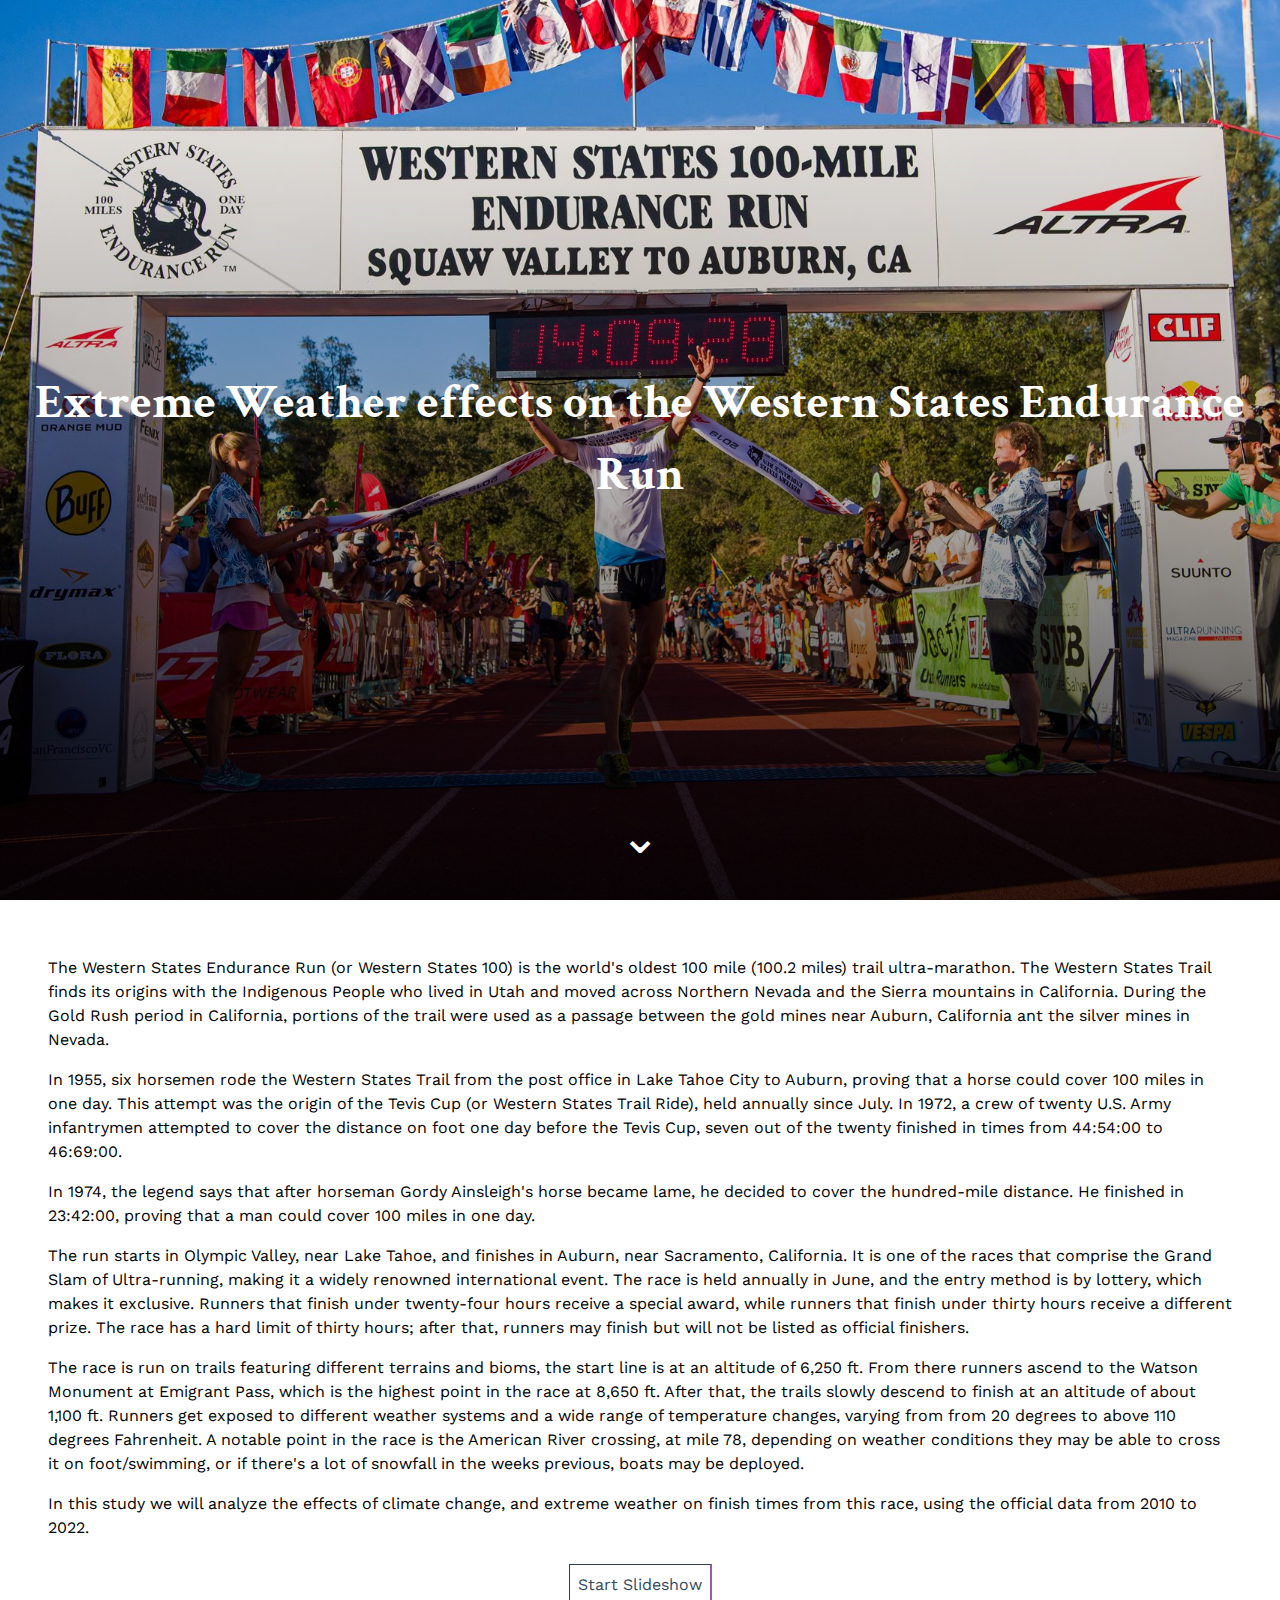
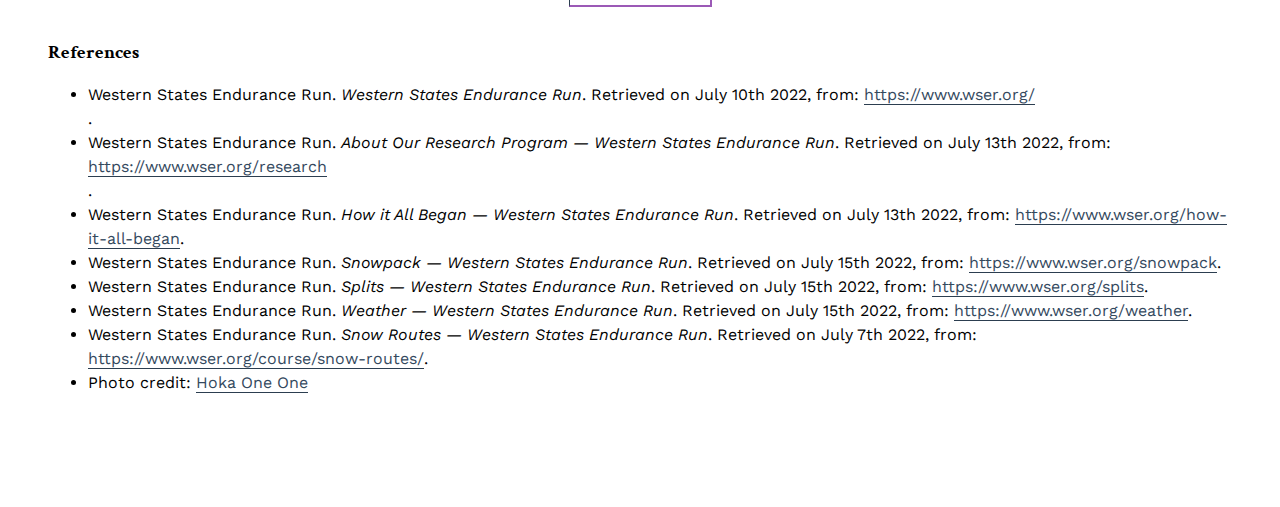
==== index.html @ c5425723 "Release" ====
<!DOCTYPE html>
<html lang="en-US">
  <head>
    <meta charset="utf-8">
    <title>Extreme Weather effects on the Western States Endurance Run</title>
    <link rel="stylesheet" href="css/main.css"></link>
    <link href="https://fonts.googleapis.com/css?family=Crimson+Text|Work+Sans:400,700" rel="stylesheet">

    <link rel="apple-touch-icon" sizes="180x180" href="/apple-touch-icon.png">
    <link rel="icon" type="image/png" sizes="32x32" href="/favicon-32x32.png">
    <link rel="icon" type="image/png" sizes="16x16" href="/favicon-16x16.png">
    <link rel="manifest" href="/site.webmanifest">
  </head>
  <body>
    <div class="splash">
      <div class="bg">
        <h1>Extreme Weather effects on the Western States Endurance Run</h1>

        <div class="start-button">
          <a href="#intro">⌄</a>
        </div>
      </div>
    </div>

    <div class="intro" id="intro">
      <p>
      The Western States Endurance Run (or Western States 100) is the world's oldest 100 mile (100.2 miles) trail ultra-marathon. The Western States Trail finds its origins with the Indigenous People who lived in Utah and moved across Northern Nevada and the Sierra mountains in California. During the Gold Rush period in California, portions of the trail were used as a passage between the gold mines near Auburn, California ant the silver mines in Nevada.
      </p>

      <p>
      In 1955, six horsemen rode the Western States Trail from the post office in Lake Tahoe City to Auburn, proving that a horse could cover 100 miles in one day. This attempt was the origin of the Tevis Cup (or Western States Trail Ride), held annually since July. In 1972, a crew of twenty U.S. Army infantrymen attempted to cover the distance on foot one day before the Tevis Cup, seven out of the twenty finished in times from 44:54:00 to 46:69:00.
      </p>

      <p>
      In 1974, the legend says that after horseman Gordy Ainsleigh's horse became lame, he decided to cover the hundred-mile distance. He finished in 23:42:00, proving that a man could cover 100 miles in one day.
      </p>

      <p>
      The run starts in Olympic Valley, near Lake Tahoe, and finishes in Auburn, near Sacramento, California. It is one of the races that comprise the Grand Slam of Ultra-running, making it a widely renowned international event. The race is held annually in June, and the entry method is by lottery, which makes it exclusive. Runners that finish under twenty-four hours receive a special award, while runners that finish under thirty hours receive a different prize. The race has a hard limit of thirty hours; after that, runners may finish but will not be listed as official finishers.
      </p>

      <p>
      The race is run on trails featuring different terrains and bioms, the start line is at an altitude of 6,250 ft. From there runners ascend to the Watson Monument at Emigrant Pass, which is the highest point in the race at 8,650 ft. After that, the trails slowly descend to finish at an altitude of about 1,100 ft. Runners get exposed to different weather systems and a wide range of temperature changes, varying from from 20 degrees to above 110 degrees Fahrenheit. A notable point in the race is the American River crossing, at mile 78, depending on weather conditions they may be able to cross it on foot/swimming, or if there's a lot of snowfall in the weeks previous, boats may be deployed.
      </p>

      <p>
      In this study we will analyze the effects of climate change, and extreme weather on finish times from this race, using the official data from 2010 to 2022.
      </p>

      <p>
      <center><a class="start-slideshow" href="slideshow.html">Start Slideshow</a></center>
      </p>

      <p>
      <h3>References</h3>
      <ul id="references">
        <li>Western States Endurance Run. <i>Western States Endurance Run</i>. Retrieved on July 10th 2022, from: <a href="https://www.wser.org/">https://www.wser.org/</a></li>.
        <li>Western States Endurance Run. <i>About Our Research Program — Western States Endurance Run</i>. Retrieved on July 13th 2022, from: <a href="https://www.wser.org/research">https://www.wser.org/research</a></li>.
        <li>Western States Endurance Run. <i>How it All Began — Western States Endurance Run</i>. Retrieved on July 13th 2022, from: <a href="https://www.wser.org/how-it-all-began">https://www.wser.org/how-it-all-began</a>.</li>
        <li>Western States Endurance Run. <i>Snowpack — Western States Endurance Run</i>. Retrieved on July 15th 2022, from: <a href="https://www.wser.org/snowpack">https://www.wser.org/snowpack</a>.</li>
        <li>Western States Endurance Run. <i>Splits — Western States Endurance Run</i>. Retrieved on July 15th 2022, from: <a href="https://www.wser.org/splits">https://www.wser.org/splits</a>.</li>
        <li>Western States Endurance Run. <i>Weather — Western States Endurance Run</i>. Retrieved on July 15th 2022, from: <a href="https://www.wser.org/weather">https://www.wser.org/weather</a>.</li>
        <li>Western States Endurance Run. <i>Snow Routes — Western States Endurance Run</i>. Retrieved on July 7th 2022, from: <a href="https://www.wser.org/course/snow-routes/">https://www.wser.org/course/snow-routes/</a>.</li>
        <li>Photo credit: <a href="https://www.hokaoneone.com">Hoka One One</a></li>
      </ul>
      </p>
    </div>
  </body>
</html>
---- css/main.css ----
*,
*::before,
*::after {
  box-sizing: border-box;
}

body,
h1,
h2,
h3,
h4,
p,
figure,
blockquote,
dl,
dd {
  margin: 0;
}

ul[role='list'],
ol[role='list'] {
  list-style: none;
}

html:focus-within {
  scroll-behavior: smooth;
}

body {
  min-height: 100vh;
  text-rendering: optimizeSpeed;
  line-height: 1.5;
}

a:not([class]) {
  text-decoration-skip-ink: auto;
}

a,
a:hover,
a:active,
a:visited {
  color: #34495e;
  text-decoration: none;
  border-bottom: 1px solid #2c3e50;
}

a:hover {
  border-bottom: 2px solid #9b59b6;
}

a.start-slideshow {
  display: inline-block;
  padding: 0.5rem;
  border: 1px solid #2c3e50;
  border-right: 2px solid #9b59b6;
  border-bottom: 2px solid #9b59b6;
}

.start-slideshow:hover {
  border-top: 2px solid #9b59b6;
  border-left: 2px solid #9b59b6;
  border-bottom: 1px solid #2c3e50;
  border-right: 1px solid #2c3e50;
}

img,
picture {
  max-width: 100%;
  display: block;
}

input,
button,
textarea,
select {
  font: inherit;
}

@media (prefers-reduced-motion: reduce) {
  html:focus-within {
   scroll-behavior: auto;
  }

  *,
  *::before,
  *::after {
    animation-duration: 0.01ms !important;
    animation-iteration-count: 1 !important;
    transition-duration: 0.01ms !important;
    scroll-behavior: auto !important;
  }
}

h1, h2, h3, h4, h5, h6 {
 font-family: 'Crimson Text', serif;
}

body {
 font-family: 'Work Sans', sans-serif;
}

button {
  padding: 0.1rem 0.3rem;
}

.splash {
  height: 100vh;
  background: url(/img/bg.jpg) no-repeat center center fixed;
  background-size: cover;
}

.bg {
  background-image: linear-gradient(rgba(0,0,0,0), rgba(0,0,0,0.25), rgba(0,0,0,0.8));
  height: 100%;
  display: flex;
  align-items: center;
  justify-content: center;
  color: white;
  flex-wrap: wrap;
}

h1 {
  padding-top: 30vh;
  font-size: 3rem;
  width: 100vw;
  text-align: center;
}

.start-button a,
.start-button a:hover,
.start-button a:active,
.start-button a:visited {
  color: white;
  text-decoration: none;
  border: 0;
}

.start-button {
  align-self: flex-end;
  padding-bottom: 3vh;
  font-size: 3rem;
}

.intro {
  padding: 3rem 3rem 5rem;
}

p {
  padding: 0.5rem 0;
}

section {
  height: 100vh;
  display: flex;
  flex-direction: column;
  padding: 1rem;
}

h2 {
  height: 3.2rem;
  line-height 2.5rem;
  padding: 0.2rem 1rem;
  font-size: 2rem;
}

.content {
  flex: 1;
  display: flex;
  min-height: 0;
}

.content .caption {
  width: 25rem;
  overflow-y: scroll;
  max-height: 100%;
  padding: 1rem;
}

.controls {
  height: 3rem;
  display: flex;
}

.control {
  padding: 0 1rem;
  vertical-align: middle;
  height: 100%;
  line-height: 3rem;
}

.year-slider input {
  vertical-align: middle;
}

.control.slides {
  line-height: initial;
  padding-top: 0.6rem;
}

.tooltip {
  border: 1px solid black;
  background-color: rgba(255, 255, 255, 0.9);
  padding: 0.5rem;
  font-size: 0.9rem;
}

.year-label {
  font-size: 0.75rem;
}
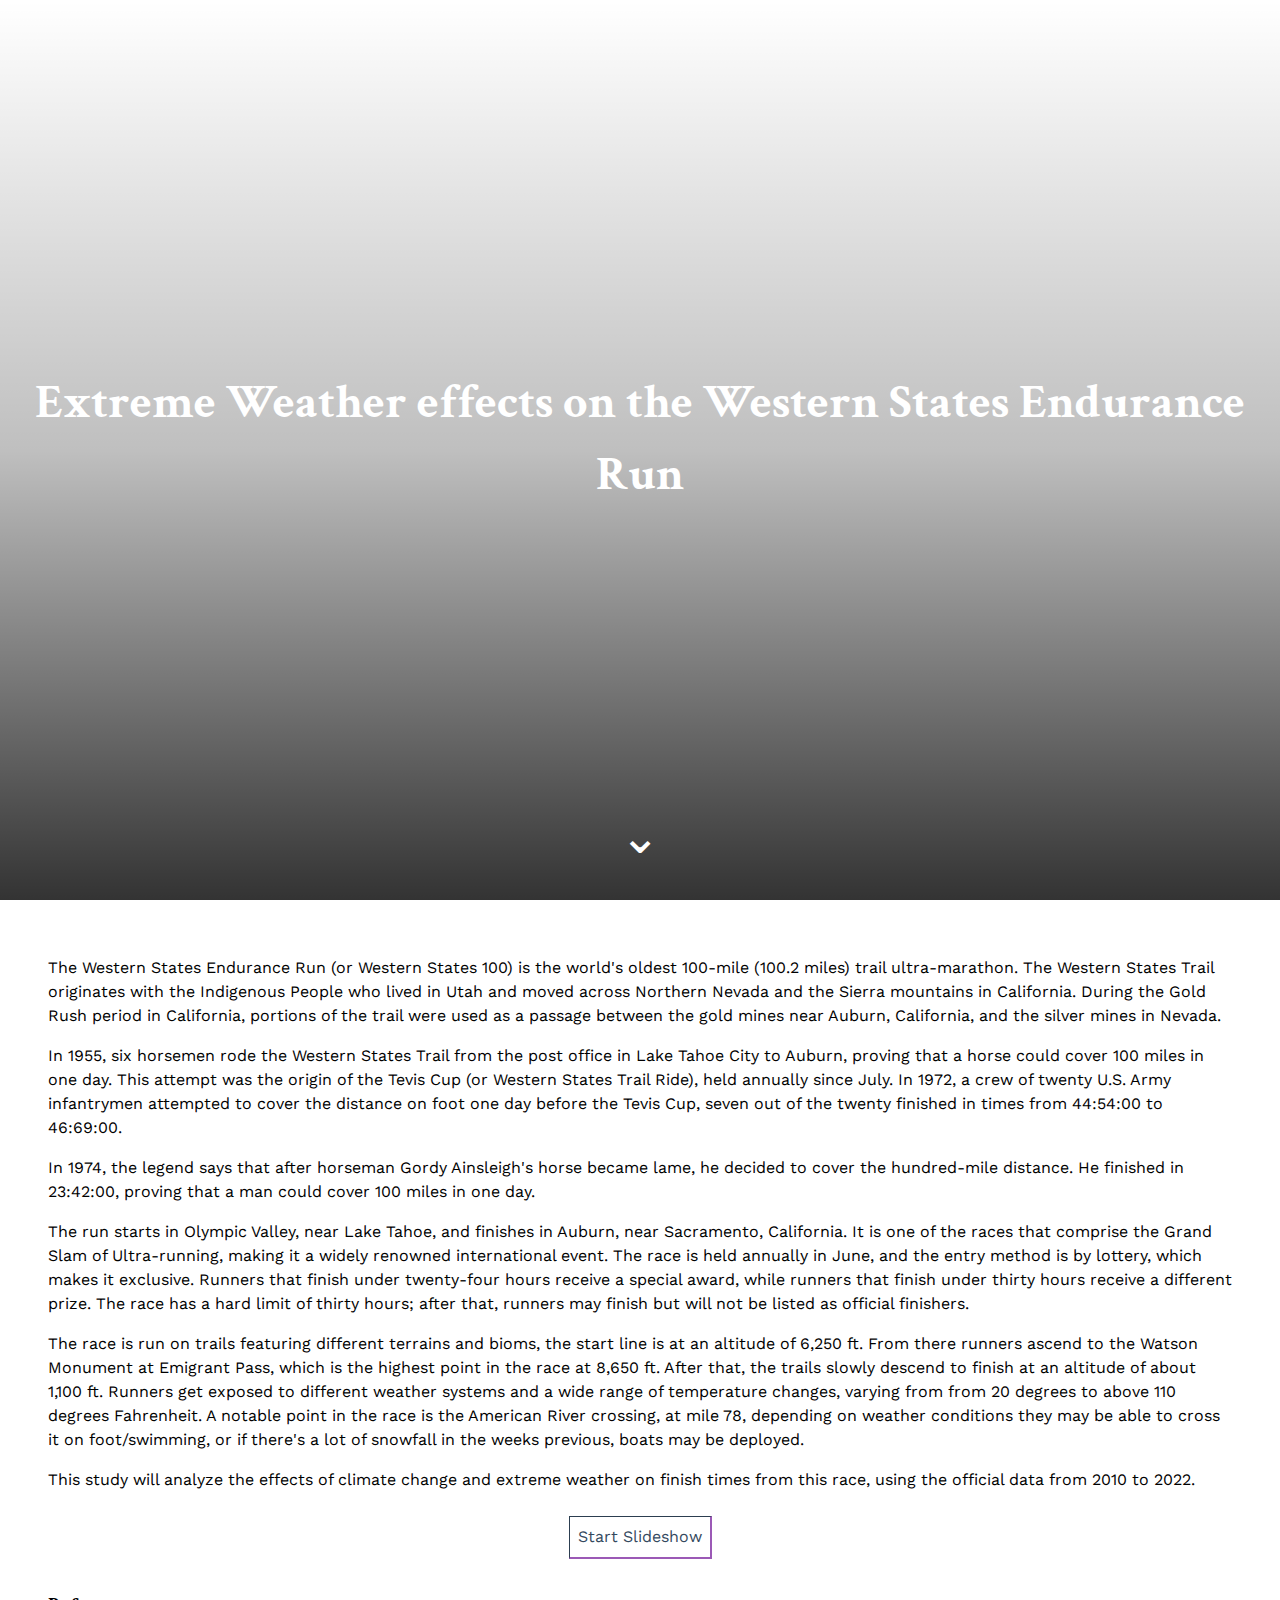
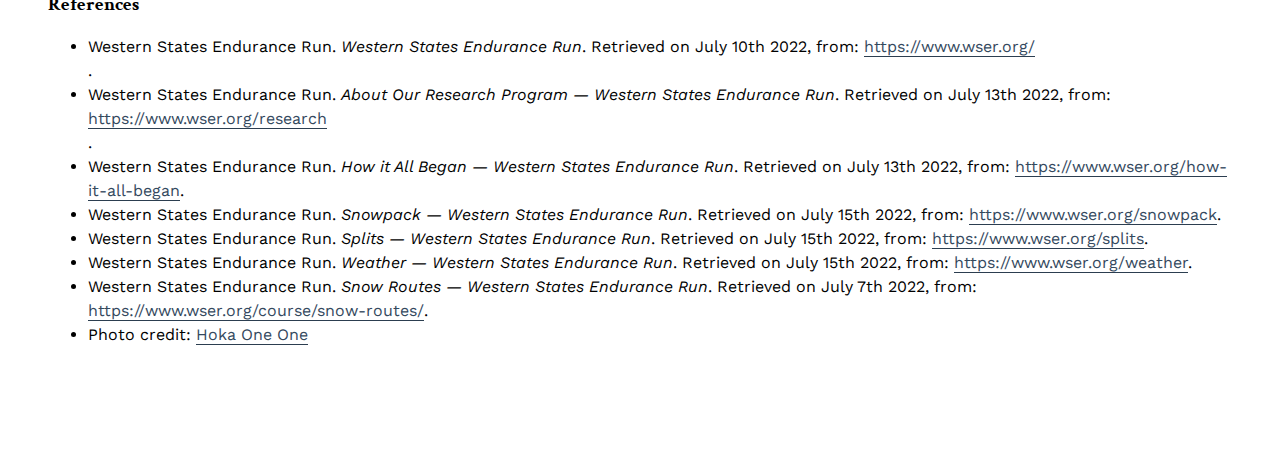
==== commit 0bc74117: "Updates" ====
--- a/index.html
+++ b/index.html
@@ -24,7 +24,7 @@
 
     <div class="intro" id="intro">
       <p>
-      The Western States Endurance Run (or Western States 100) is the world's oldest 100 mile (100.2 miles) trail ultra-marathon. The Western States Trail finds its origins with the Indigenous People who lived in Utah and moved across Northern Nevada and the Sierra mountains in California. During the Gold Rush period in California, portions of the trail were used as a passage between the gold mines near Auburn, California ant the silver mines in Nevada.
+      The Western States Endurance Run (or Western States 100) is the world's oldest 100-mile (100.2 miles) trail ultra-marathon. The Western States Trail originates with the Indigenous People who lived in Utah and moved across Northern Nevada and the Sierra mountains in California. During the Gold Rush period in California, portions of the trail were used as a passage between the gold mines near Auburn, California, and the silver mines in Nevada.
       </p>
 
       <p>
@@ -44,7 +44,7 @@
       </p>
 
       <p>
-      In this study we will analyze the effects of climate change, and extreme weather on finish times from this race, using the official data from 2010 to 2022.
+      This study will analyze the effects of climate change and extreme weather on finish times from this race, using the official data from 2010 to 2022.
       </p>
 
       <p>
--- a/css/main.css
+++ b/css/main.css
@@ -106,7 +106,7 @@
 
 .splash {
   height: 100vh;
-  background: url(/img/bg.jpg) no-repeat center center fixed;
+  background: url(/wser/img/bg.jpg) no-repeat center center fixed;
   background-size: cover;
 }
 
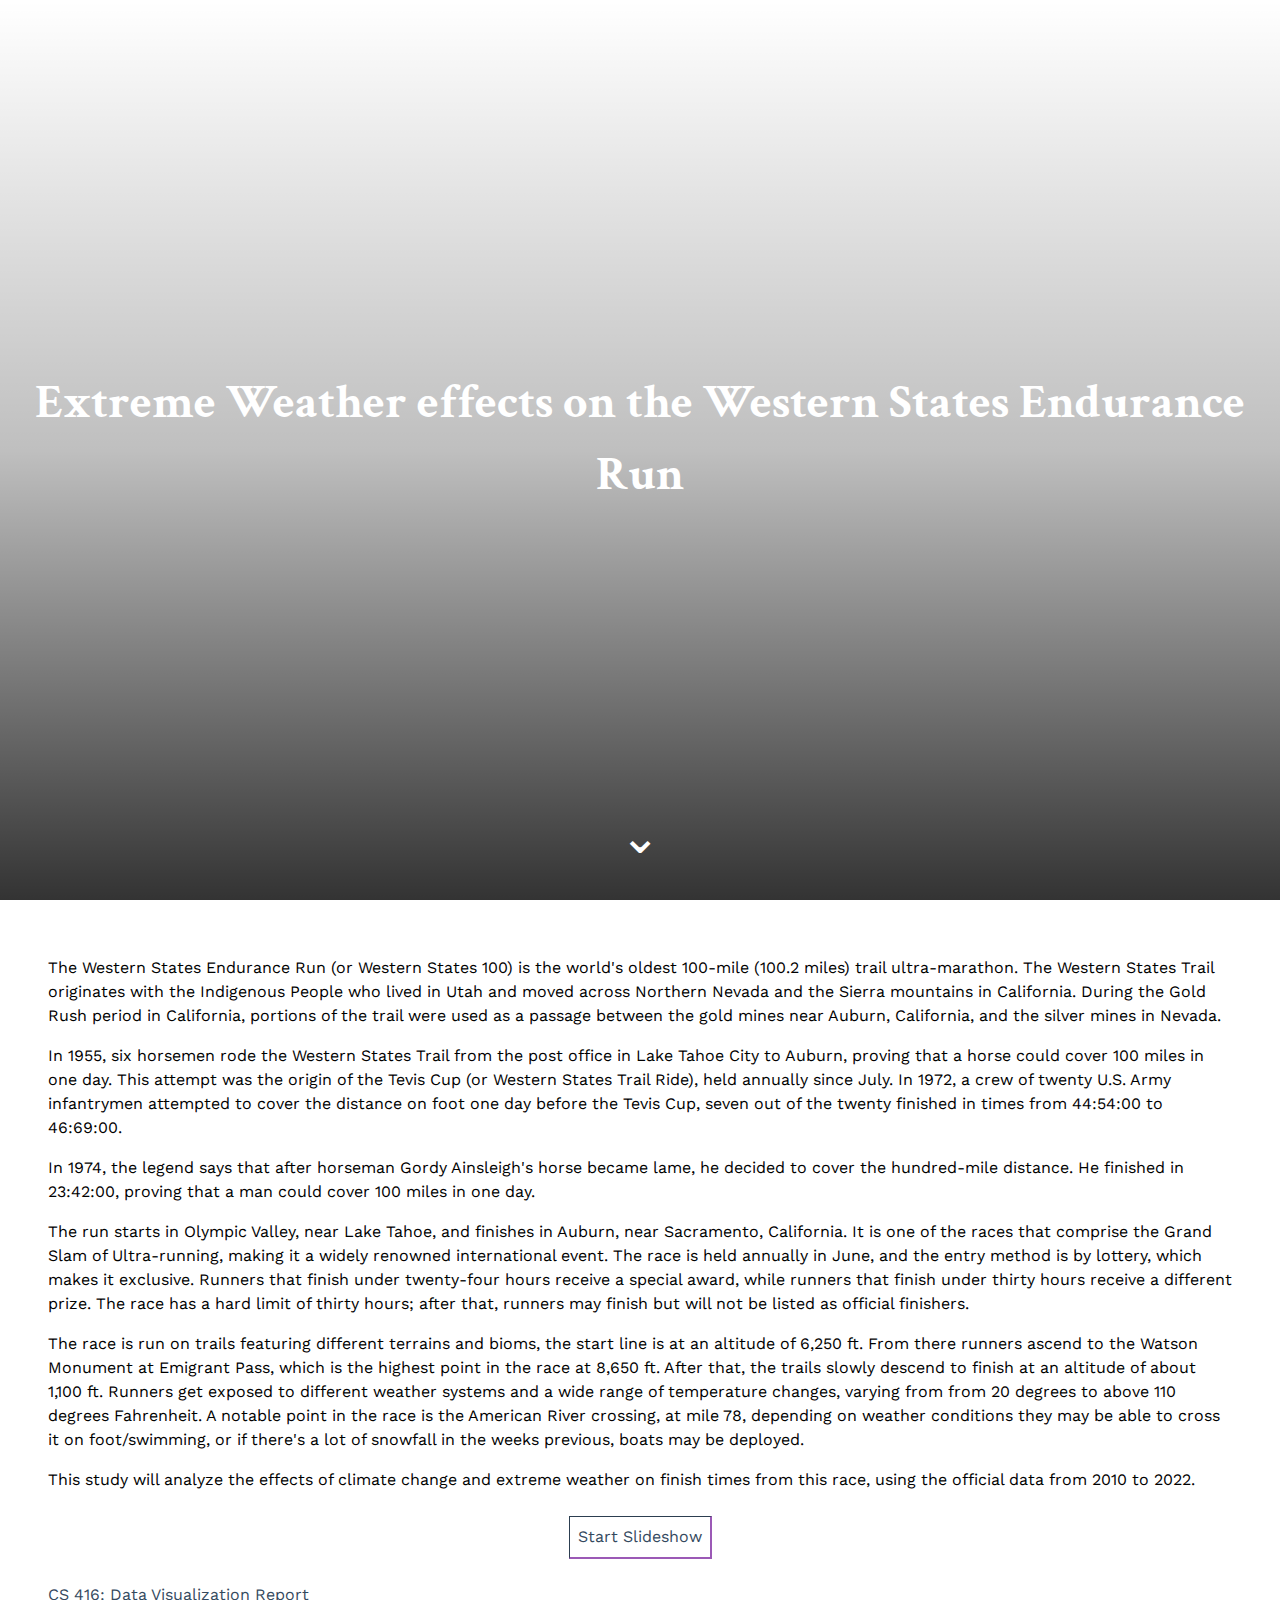
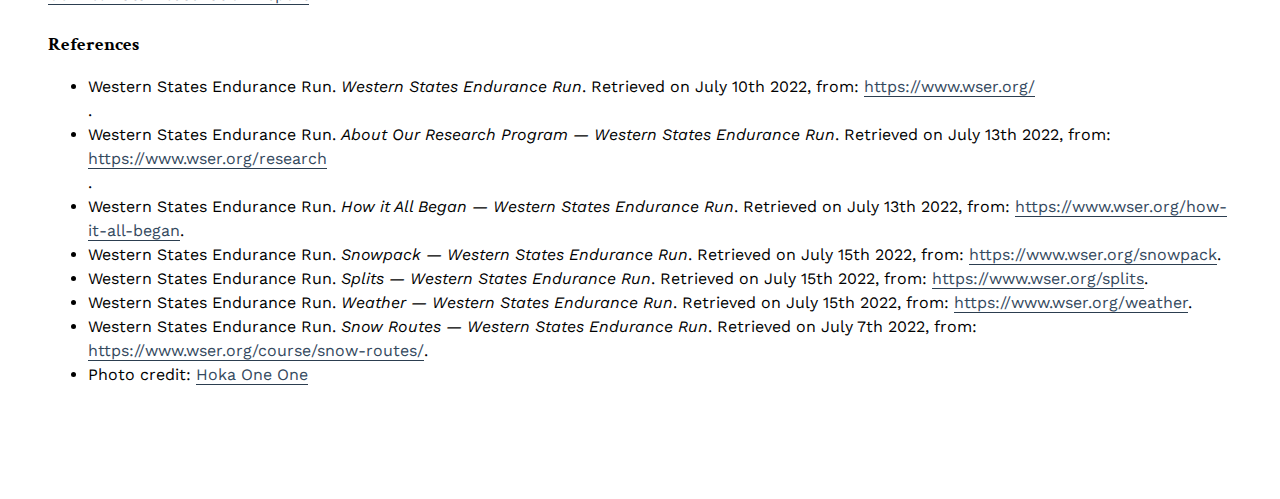
==== commit 0deacd7f: "Add report" ====
--- a/index.html
+++ b/index.html
@@ -52,6 +52,10 @@
       </p>
 
       <p>
+      <a href="report.pdf">CS 416: Data Visualization Report</a>
+      </p>
+
+      <p>
       <h3>References</h3>
       <ul id="references">
         <li>Western States Endurance Run. <i>Western States Endurance Run</i>. Retrieved on July 10th 2022, from: <a href="https://www.wser.org/">https://www.wser.org/</a></li>.
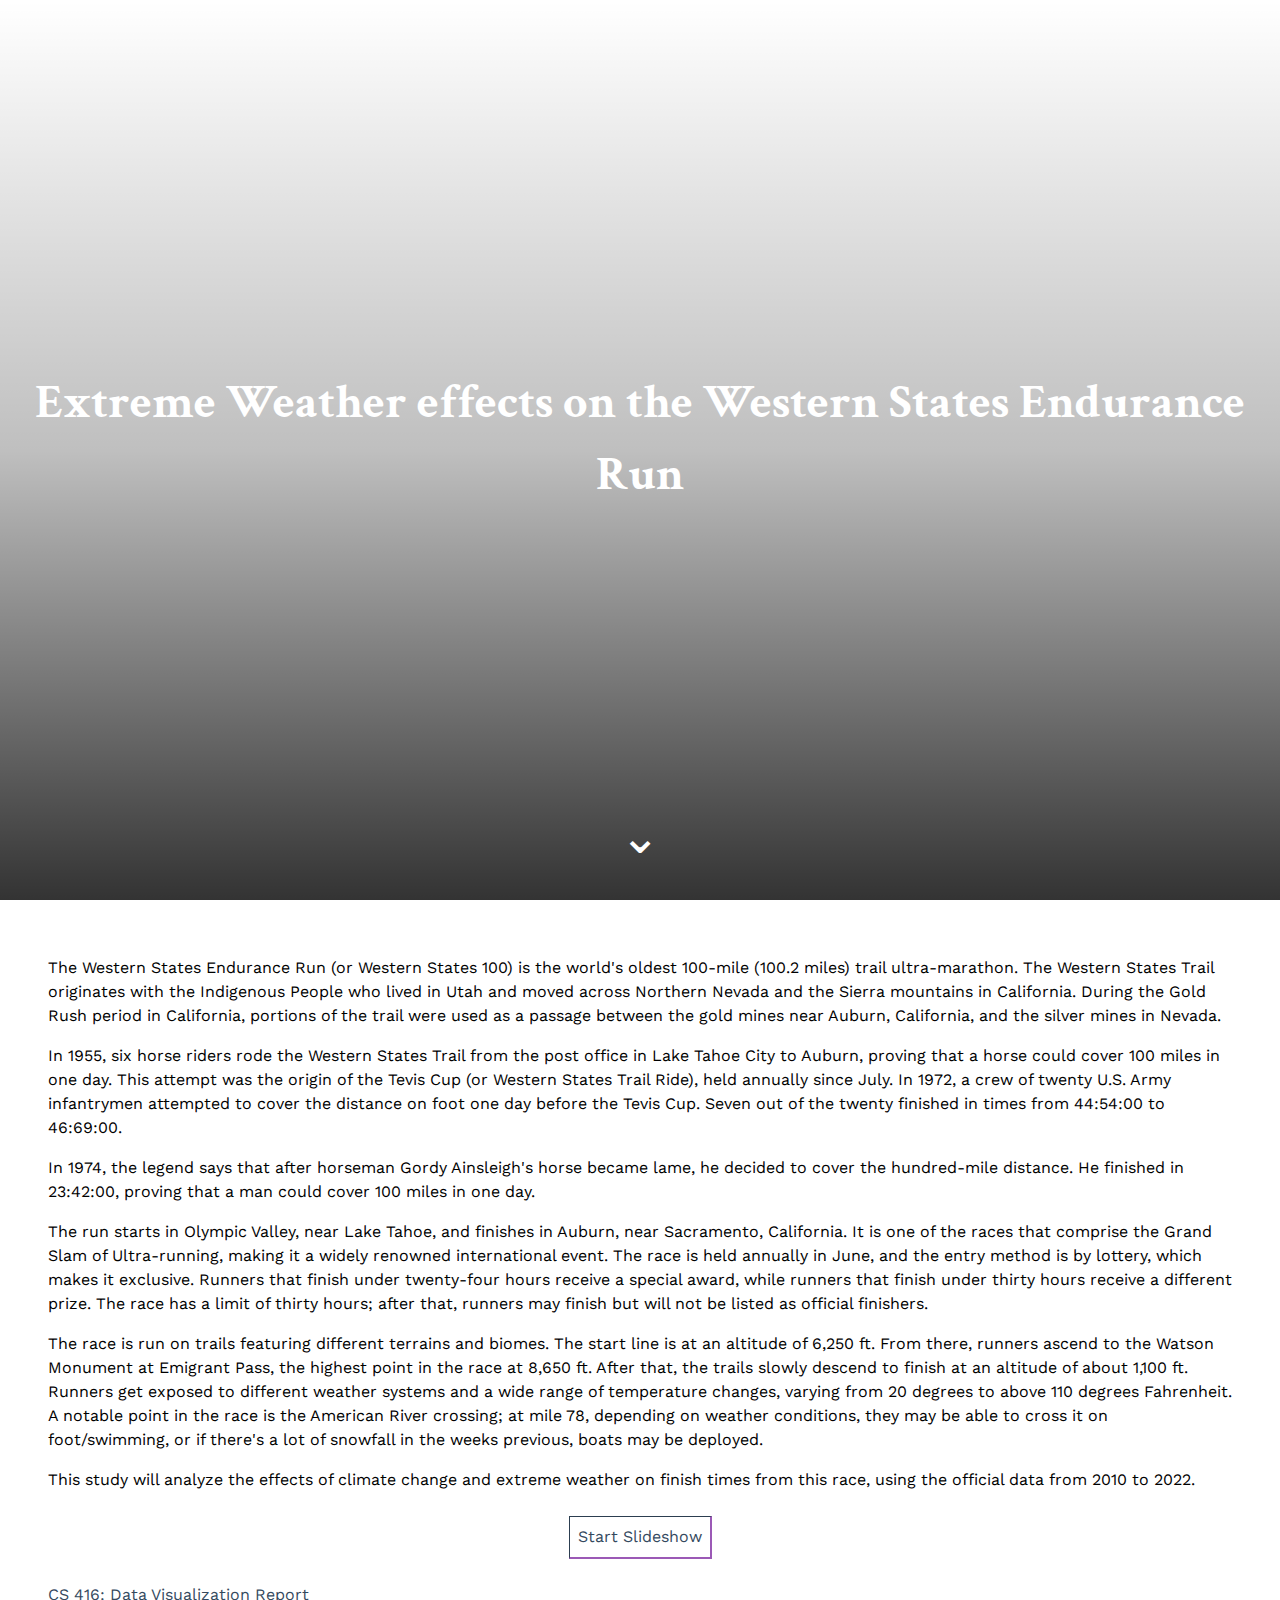
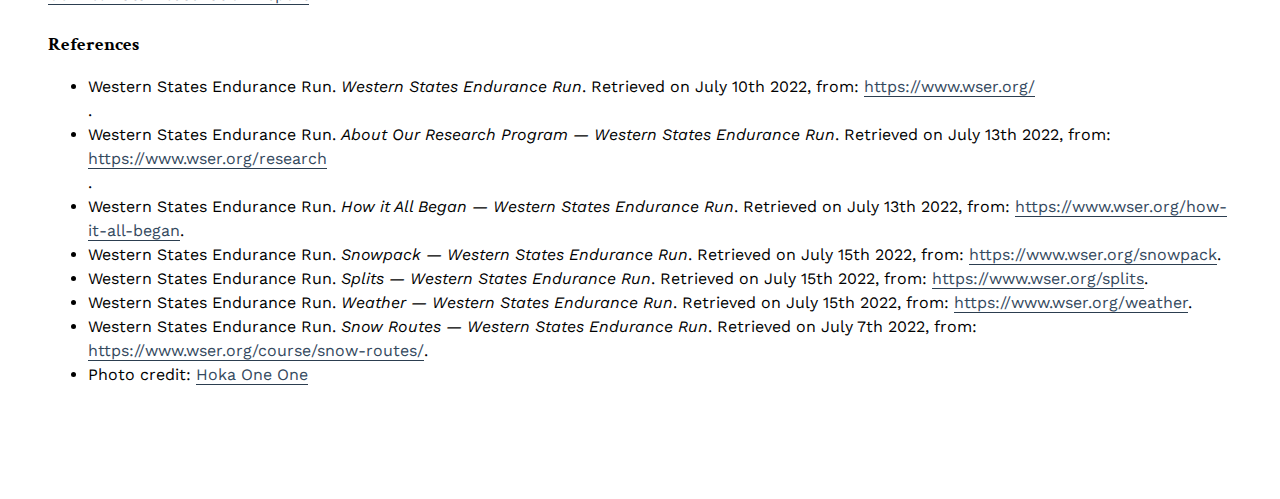
==== commit 3a363fdf: "Grammar" ====
--- a/index.html
+++ b/index.html
@@ -6,10 +6,10 @@
     <link rel="stylesheet" href="css/main.css"></link>
     <link href="https://fonts.googleapis.com/css?family=Crimson+Text|Work+Sans:400,700" rel="stylesheet">
 
-    <link rel="apple-touch-icon" sizes="180x180" href="/apple-touch-icon.png">
-    <link rel="icon" type="image/png" sizes="32x32" href="/favicon-32x32.png">
-    <link rel="icon" type="image/png" sizes="16x16" href="/favicon-16x16.png">
-    <link rel="manifest" href="/site.webmanifest">
+    <link rel="apple-touch-icon" sizes="180x180" href="/wser/apple-touch-icon.png">
+    <link rel="icon" type="image/png" sizes="32x32" href="/wser/favicon-32x32.png">
+    <link rel="icon" type="image/png" sizes="16x16" href="/wser/favicon-16x16.png">
+    <link rel="manifest" href="/wser/site.webmanifest">
   </head>
   <body>
     <div class="splash">
@@ -28,7 +28,7 @@
       </p>
 
       <p>
-      In 1955, six horsemen rode the Western States Trail from the post office in Lake Tahoe City to Auburn, proving that a horse could cover 100 miles in one day. This attempt was the origin of the Tevis Cup (or Western States Trail Ride), held annually since July. In 1972, a crew of twenty U.S. Army infantrymen attempted to cover the distance on foot one day before the Tevis Cup, seven out of the twenty finished in times from 44:54:00 to 46:69:00.
+      In 1955, six horse riders rode the Western States Trail from the post office in Lake Tahoe City to Auburn, proving that a horse could cover 100 miles in one day. This attempt was the origin of the Tevis Cup (or Western States Trail Ride), held annually since July. In 1972, a crew of twenty U.S. Army infantrymen attempted to cover the distance on foot one day before the Tevis Cup. Seven out of the twenty finished in times from 44:54:00 to 46:69:00.
       </p>
 
       <p>
@@ -36,11 +36,11 @@
       </p>
 
       <p>
-      The run starts in Olympic Valley, near Lake Tahoe, and finishes in Auburn, near Sacramento, California. It is one of the races that comprise the Grand Slam of Ultra-running, making it a widely renowned international event. The race is held annually in June, and the entry method is by lottery, which makes it exclusive. Runners that finish under twenty-four hours receive a special award, while runners that finish under thirty hours receive a different prize. The race has a hard limit of thirty hours; after that, runners may finish but will not be listed as official finishers.
+      The run starts in Olympic Valley, near Lake Tahoe, and finishes in Auburn, near Sacramento, California. It is one of the races that comprise the Grand Slam of Ultra-running, making it a widely renowned international event. The race is held annually in June, and the entry method is by lottery, which makes it exclusive. Runners that finish under twenty-four hours receive a special award, while runners that finish under thirty hours receive a different prize. The race has a limit of thirty hours; after that, runners may finish but will not be listed as official finishers.
       </p>
 
       <p>
-      The race is run on trails featuring different terrains and bioms, the start line is at an altitude of 6,250 ft. From there runners ascend to the Watson Monument at Emigrant Pass, which is the highest point in the race at 8,650 ft. After that, the trails slowly descend to finish at an altitude of about 1,100 ft. Runners get exposed to different weather systems and a wide range of temperature changes, varying from from 20 degrees to above 110 degrees Fahrenheit. A notable point in the race is the American River crossing, at mile 78, depending on weather conditions they may be able to cross it on foot/swimming, or if there's a lot of snowfall in the weeks previous, boats may be deployed.
+      The race is run on trails featuring different terrains and biomes. The start line is at an altitude of 6,250 ft. From there, runners ascend to the Watson Monument at Emigrant Pass, the highest point in the race at 8,650 ft. After that, the trails slowly descend to finish at an altitude of about 1,100 ft. Runners get exposed to different weather systems and a wide range of temperature changes, varying from 20 degrees to above 110 degrees Fahrenheit. A notable point in the race is the American River crossing; at mile 78, depending on weather conditions, they may be able to cross it on foot/swimming, or if there's a lot of snowfall in the weeks previous, boats may be deployed.
       </p>
 
       <p>
